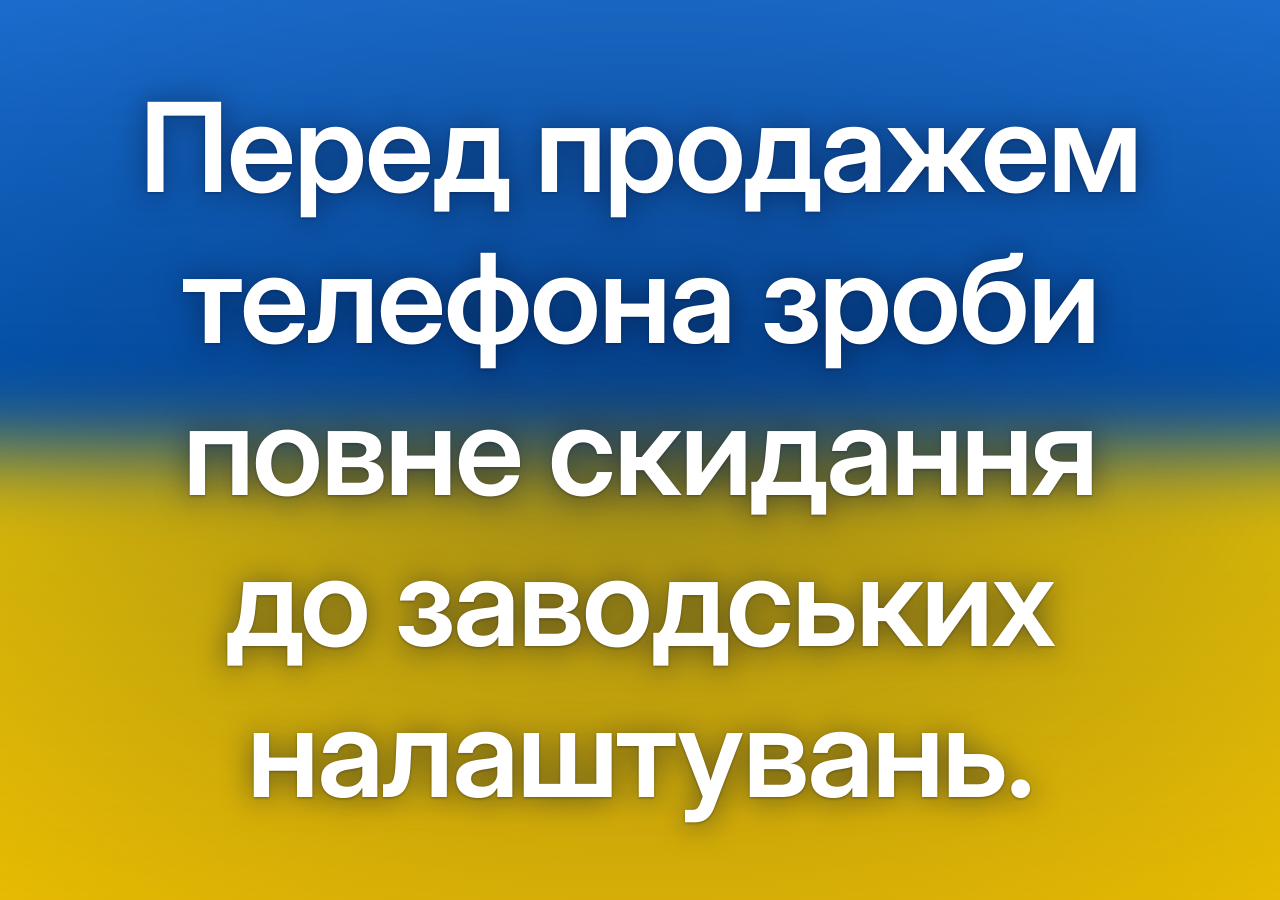
==== index.html @ b17f0d68 "Add random fact web app for GitHub Pages Client-side only page that shows a random Ukrainian fact ab" ====
<!doctype html>
<html lang="uk">
<head>
  <meta charset="utf-8">
  <meta name="viewport" content="width=device-width, initial-scale=1, viewport-fit=cover">
  <meta name="theme-color" content="#0b4fb5">
  <meta name="description" content="Випадковий факт про інформатику та інформаційну безпеку">
  <title>Випадковий факт</title>
  <link rel="preconnect" href="https://fonts.googleapis.com">
  <link rel="preconnect" href="https://fonts.gstatic.com" crossorigin>
  <link href="https://fonts.googleapis.com/css2?family=Inter:wght@600&display=swap" rel="stylesheet">
  <link rel="stylesheet" href="styles.css">
</head>
<body>
  <div class="bg" aria-hidden="true">
    <span class="stripe stripe-blue"></span>
    <span class="stripe stripe-yellow"></span>
  </div>

  <main class="screen" id="stage">
    <p class="fact" id="fact"></p>
  </main>

  <script src="facts.js"></script>
  <script src="app.js"></script>
</body>
</html>
---- styles.css ----
:root {
  --bg: #0b4fb5;
  --text: #ffffff;
  --blue: #0057b7;
  --blue-light: #2a7de1;
  --yellow: #ffd500;
  --gold: #e9b800;
  --gutter: 24px;
  --gutter-y: 6vh;
}

*,
*::before,
*::after {
  box-sizing: border-box;
}

html,
body {
  height: 100%;
  margin: 0;
}

body {
  background: var(--bg);
  color: var(--text);
  font-family: "Inter", system-ui, -apple-system, "Segoe UI", Roboto, sans-serif;
  -webkit-font-smoothing: antialiased;
  overflow: hidden;
  overscroll-behavior: none;
  -webkit-tap-highlight-color: transparent;
}

.bg {
  position: fixed;
  inset: 0;
  z-index: 0;
  overflow: hidden;
  background: var(--blue);
}

.bg::after {
  content: "";
  position: absolute;
  inset: 0;
  background: radial-gradient(90% 70% at 50% 50%, rgba(4, 18, 54, 0.38) 0%, rgba(4, 18, 54, 0) 100%);
}

.stripe {
  position: absolute;
  left: -12%;
  right: -12%;
  filter: blur(42px);
  will-change: transform;
}

.stripe-blue {
  top: -25%;
  height: 77%;
  background: linear-gradient(180deg, var(--blue-light) 0%, var(--blue) 100%);
  animation: breathe-blue 22s ease-in-out infinite alternate;
}

.stripe-yellow {
  top: 50%;
  height: 75%;
  background: linear-gradient(180deg, var(--yellow) 0%, var(--gold) 100%);
  animation: breathe-yellow 26s ease-in-out infinite alternate;
}

@keyframes breathe-blue {
  to { transform: translateY(3%) scaleX(1.04); }
}

@keyframes breathe-yellow {
  to { transform: translateY(-3%) scaleX(1.04); }
}

.screen {
  position: relative;
  z-index: 1;
  display: grid;
  place-items: center;
  height: 100vh;
  height: 100dvh;
  padding:
    calc(env(safe-area-inset-top) + var(--gutter-y))
    calc(env(safe-area-inset-right) + var(--gutter))
    calc(env(safe-area-inset-bottom) + var(--gutter-y))
    calc(env(safe-area-inset-left) + var(--gutter));
  user-select: none;
  -webkit-user-select: none;
}

.fact {
  margin: 0;
  max-width: 100%;
  font-weight: 600;
  font-size: clamp(1.5rem, 6vw, 4rem);
  line-height: 1.22;
  letter-spacing: -0.015em;
  text-align: center;
  text-wrap: balance;
  overflow-wrap: normal;
  text-shadow:
    0 2px 30px rgba(3, 14, 44, 0.55),
    0 1px 3px rgba(3, 14, 44, 0.35);
  opacity: 1;
  transform: translateY(0);
  transition: opacity 320ms ease, transform 320ms ease;
}

.fact.is-hidden {
  opacity: 0;
  transform: translateY(10px);
  transition: none;
}

@media (min-width: 768px) {
  :root {
    --gutter: 8vw;
    --gutter-y: 8vh;
  }
}

@media (prefers-reduced-motion: reduce) {
  .stripe {
    animation: none;
  }

  .fact {
    transition: none;
  }
}
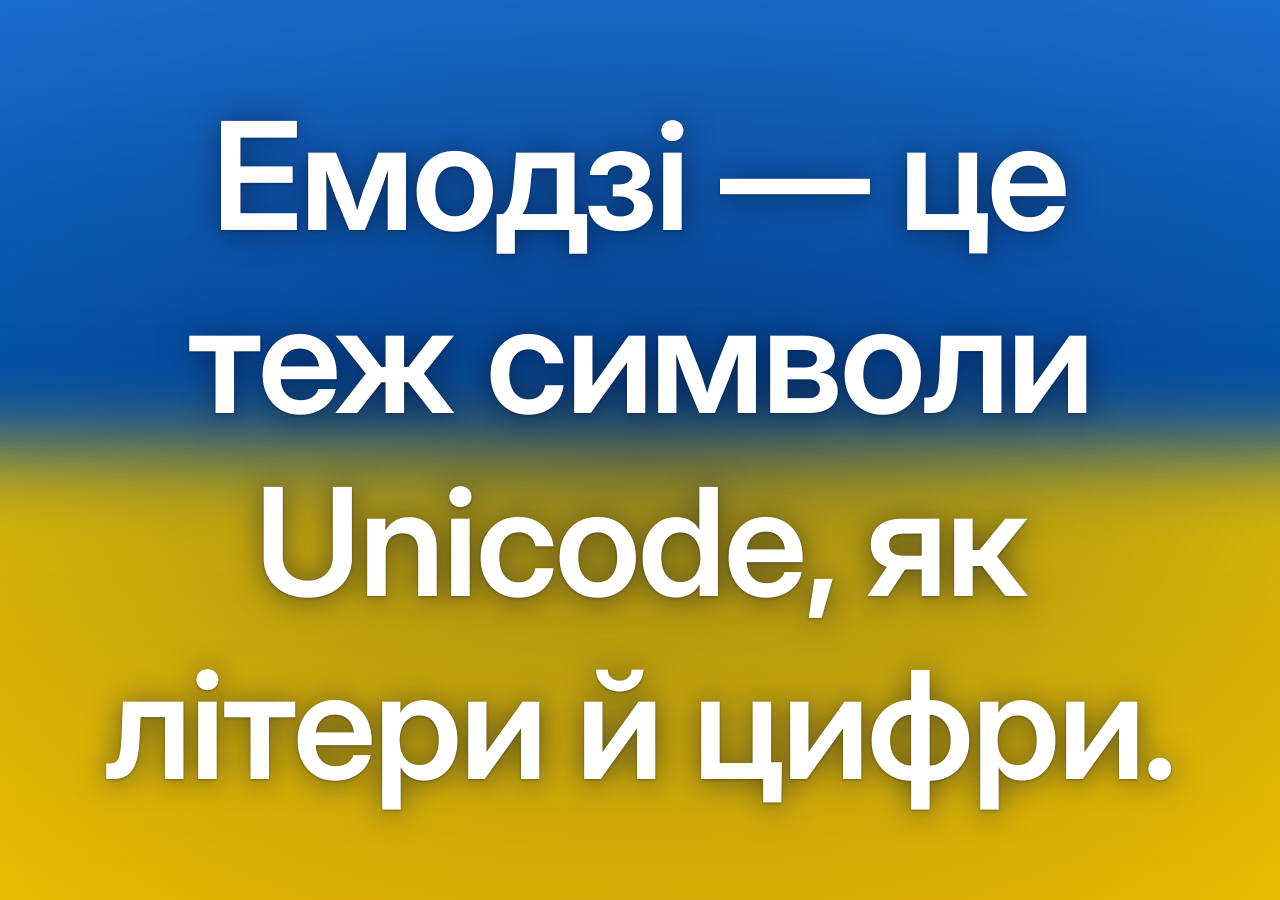
==== commit 1a82cc7f: "Add inline blue-yellow SVG favicon Co-Authored-By: Claude Fable 5.1 <noreply@anthropic.com>" ====
--- a/index.html
+++ b/index.html
@@ -6,6 +6,7 @@
   <meta name="theme-color" content="#0b4fb5">
   <meta name="description" content="Випадковий факт про інформатику та інформаційну безпеку">
   <title>Випадковий факт</title>
+  <link rel="icon" href="data:image/svg+xml,%3Csvg xmlns=%27http://www.w3.org/2000/svg%27 viewBox=%270 0 64 64%27%3E%3Crect width=%2764%27 height=%2732%27 rx=%270%27 fill=%27%230057b7%27/%3E%3Crect y=%2732%27 width=%2764%27 height=%2732%27 fill=%27%23ffd500%27/%3E%3C/svg%3E">
   <link rel="preconnect" href="https://fonts.googleapis.com">
   <link rel="preconnect" href="https://fonts.gstatic.com" crossorigin>
   <link href="https://fonts.googleapis.com/css2?family=Inter:wght@600&display=swap" rel="stylesheet">
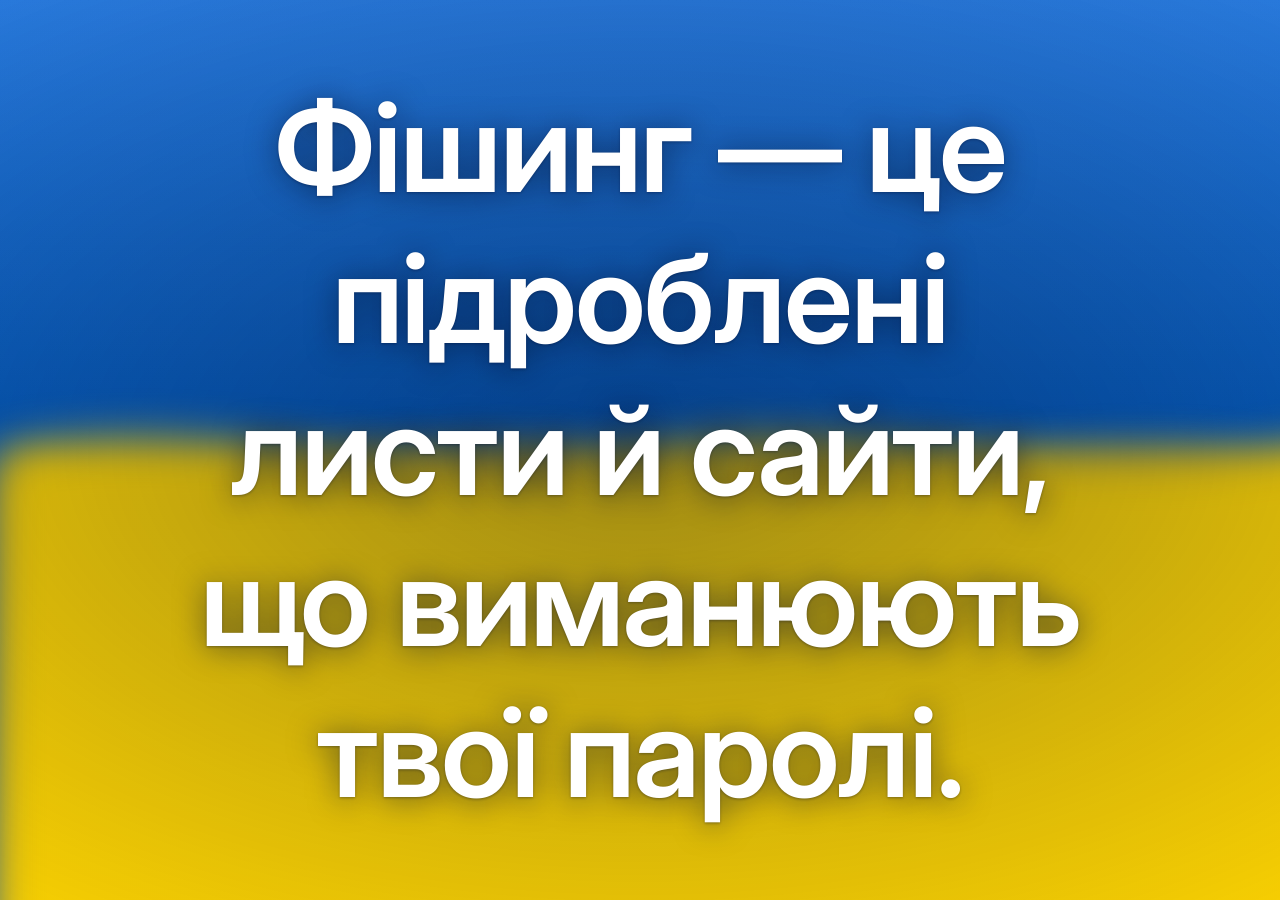
==== commit eff25c09: "Animate the blue-yellow boundary as rolling waves Co-Authored-By: Claude Fable 5.1 <noreply@anthropi" ====
--- a/index.html
+++ b/index.html
@@ -14,8 +14,14 @@
 </head>
 <body>
   <div class="bg" aria-hidden="true">
-    <span class="stripe stripe-blue"></span>
-    <span class="stripe stripe-yellow"></span>
+    <div class="sea">
+      <svg class="wave wave-back" viewBox="0 0 2880 600" preserveAspectRatio="none">
+        <path d="M0,70 C240,110 480,30 720,70 C960,110 1200,30 1440,70 C1680,110 1920,30 2160,70 C2400,110 2640,30 2880,70 L2880,600 L0,600 Z"/>
+      </svg>
+      <svg class="wave wave-front" viewBox="0 0 2880 600" preserveAspectRatio="none">
+        <path d="M0,60 C240,20 480,100 720,60 C960,20 1200,100 1440,60 C1680,20 1920,100 2160,60 C2400,20 2640,100 2880,60 L2880,600 L0,600 Z"/>
+      </svg>
+    </div>
   </div>
 
   <main class="screen" id="stage">
--- a/styles.css
+++ b/styles.css
@@ -36,7 +36,7 @@
   inset: 0;
   z-index: 0;
   overflow: hidden;
-  background: var(--blue);
+  background: linear-gradient(180deg, var(--blue-light) 0%, var(--blue) 55%);
 }
 
 .bg::after {
@@ -46,34 +46,49 @@
   background: radial-gradient(90% 70% at 50% 50%, rgba(4, 18, 54, 0.38) 0%, rgba(4, 18, 54, 0) 100%);
 }
 
-.stripe {
+.sea {
   position: absolute;
-  left: -12%;
-  right: -12%;
-  filter: blur(42px);
+  top: calc(50% - 60px);
+  bottom: -12vh;
+  left: 0;
+  right: 0;
+  animation: bob 7s ease-in-out infinite alternate;
+}
+
+.wave {
+  position: absolute;
+  top: 0;
+  left: 0;
+  width: 200%;
+  height: 100%;
+  filter: blur(22px);
   will-change: transform;
 }
 
-.stripe-blue {
-  top: -25%;
-  height: 77%;
-  background: linear-gradient(180deg, var(--blue-light) 0%, var(--blue) 100%);
-  animation: breathe-blue 22s ease-in-out infinite alternate;
+.wave-back {
+  fill: var(--gold);
+  opacity: 0.8;
+  animation: roll-right 24s linear infinite;
 }
 
-.stripe-yellow {
-  top: 50%;
-  height: 75%;
-  background: linear-gradient(180deg, var(--yellow) 0%, var(--gold) 100%);
-  animation: breathe-yellow 26s ease-in-out infinite alternate;
+.wave-front {
+  fill: var(--yellow);
+  animation: roll-left 16s linear infinite;
 }
 
-@keyframes breathe-blue {
-  to { transform: translateY(3%) scaleX(1.04); }
+@keyframes roll-left {
+  from { transform: translateX(0); }
+  to { transform: translateX(-50%); }
 }
 
-@keyframes breathe-yellow {
-  to { transform: translateY(-3%) scaleX(1.04); }
+@keyframes roll-right {
+  from { transform: translateX(-50%); }
+  to { transform: translateX(0); }
+}
+
+@keyframes bob {
+  from { transform: translateY(-8px); }
+  to { transform: translateY(8px); }
 }
 
 .screen {
@@ -124,7 +139,8 @@
 }
 
 @media (prefers-reduced-motion: reduce) {
-  .stripe {
+  .sea,
+  .wave {
     animation: none;
   }
 
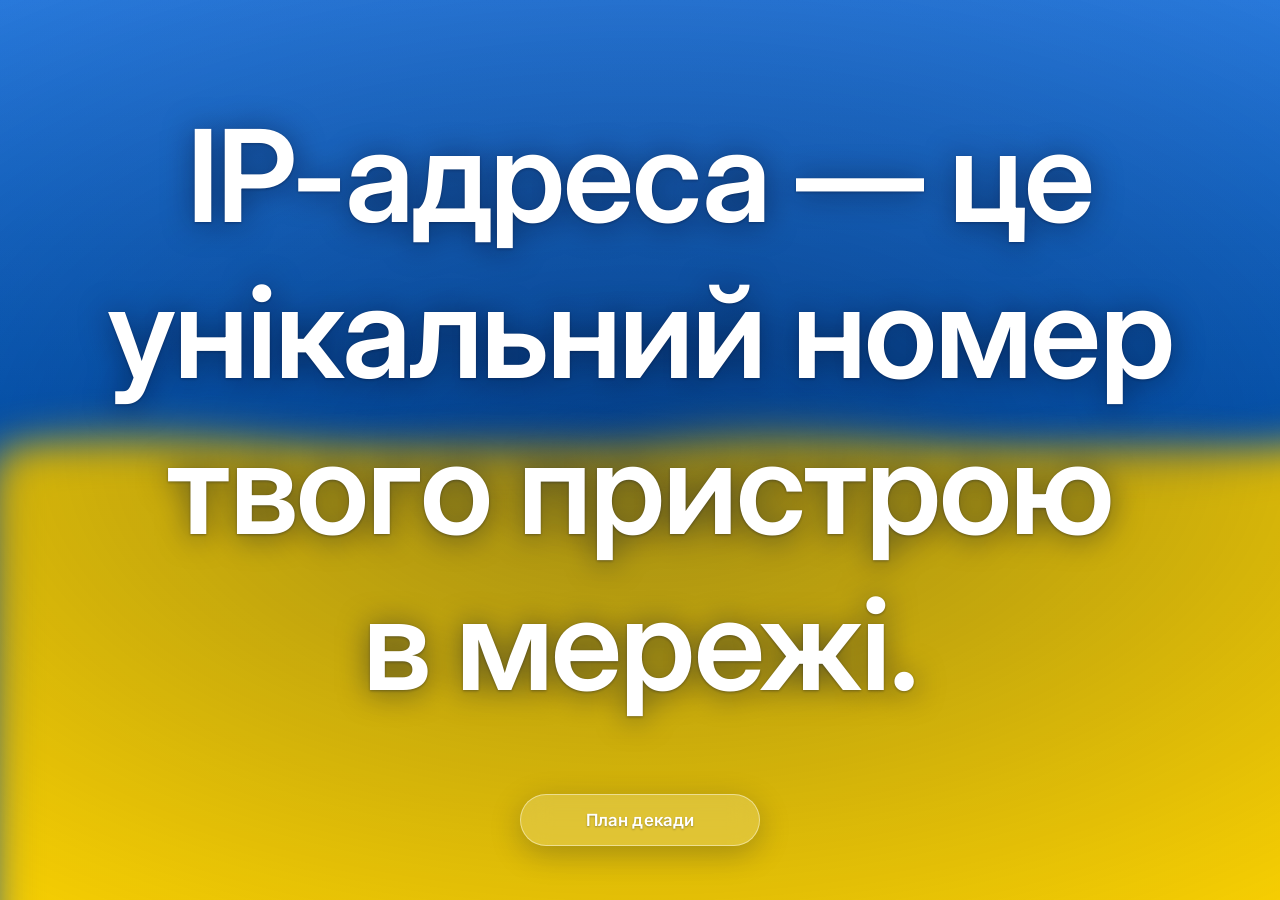
==== commit dd201df9: "Add decade plan page with schedule and back navigation A «План декади» button under the fact opens p" ====
--- a/index.html
+++ b/index.html
@@ -24,8 +24,11 @@
     </div>
   </div>
 
-  <main class="screen" id="stage">
-    <p class="fact" id="fact"></p>
+  <main class="screen">
+    <section class="stage" id="stage">
+      <p class="fact" id="fact"></p>
+    </section>
+    <a class="plan-link" href="plan.html">План декади</a>
   </main>
 
   <script src="facts.js"></script>
--- a/styles.css
+++ b/styles.css
@@ -95,7 +95,8 @@
   position: relative;
   z-index: 1;
   display: grid;
-  place-items: center;
+  grid-template-rows: minmax(0, 1fr) auto;
+  gap: 20px;
   height: 100vh;
   height: 100dvh;
   padding:
@@ -105,6 +106,49 @@
     calc(env(safe-area-inset-left) + var(--gutter));
   user-select: none;
   -webkit-user-select: none;
+}
+
+.stage {
+  display: grid;
+  place-items: center;
+  min-height: 0;
+  min-width: 0;
+}
+
+.plan-link {
+  justify-self: center;
+  display: inline-flex;
+  align-items: center;
+  justify-content: center;
+  width: min(100%, 360px);
+  min-height: 52px;
+  padding: 0 28px;
+  border: 1px solid rgba(255, 255, 255, 0.45);
+  border-radius: 999px;
+  background: rgba(255, 255, 255, 0.18);
+  color: var(--text);
+  font-size: 1.05rem;
+  font-weight: 600;
+  letter-spacing: 0.01em;
+  text-decoration: none;
+  text-shadow: 0 1px 2px rgba(3, 14, 44, 0.3);
+  box-shadow: 0 8px 30px rgba(3, 14, 44, 0.25);
+  backdrop-filter: blur(14px);
+  -webkit-backdrop-filter: blur(14px);
+  transition: background 160ms ease, transform 120ms ease;
+}
+
+.plan-link:hover {
+  background: rgba(255, 255, 255, 0.3);
+}
+
+.plan-link:active {
+  transform: scale(0.97);
+}
+
+.plan-link:focus-visible {
+  outline: 3px solid #fff;
+  outline-offset: 3px;
 }
 
 .fact {
@@ -134,7 +178,16 @@
 @media (min-width: 768px) {
   :root {
     --gutter: 8vw;
-    --gutter-y: 8vh;
+    --gutter-y: 6vh;
+  }
+
+  .screen {
+    gap: 28px;
+  }
+
+  .plan-link {
+    width: auto;
+    min-width: 240px;
   }
 }
 
@@ -144,7 +197,8 @@
     animation: none;
   }
 
-  .fact {
+  .fact,
+  .plan-link {
     transition: none;
   }
 }
